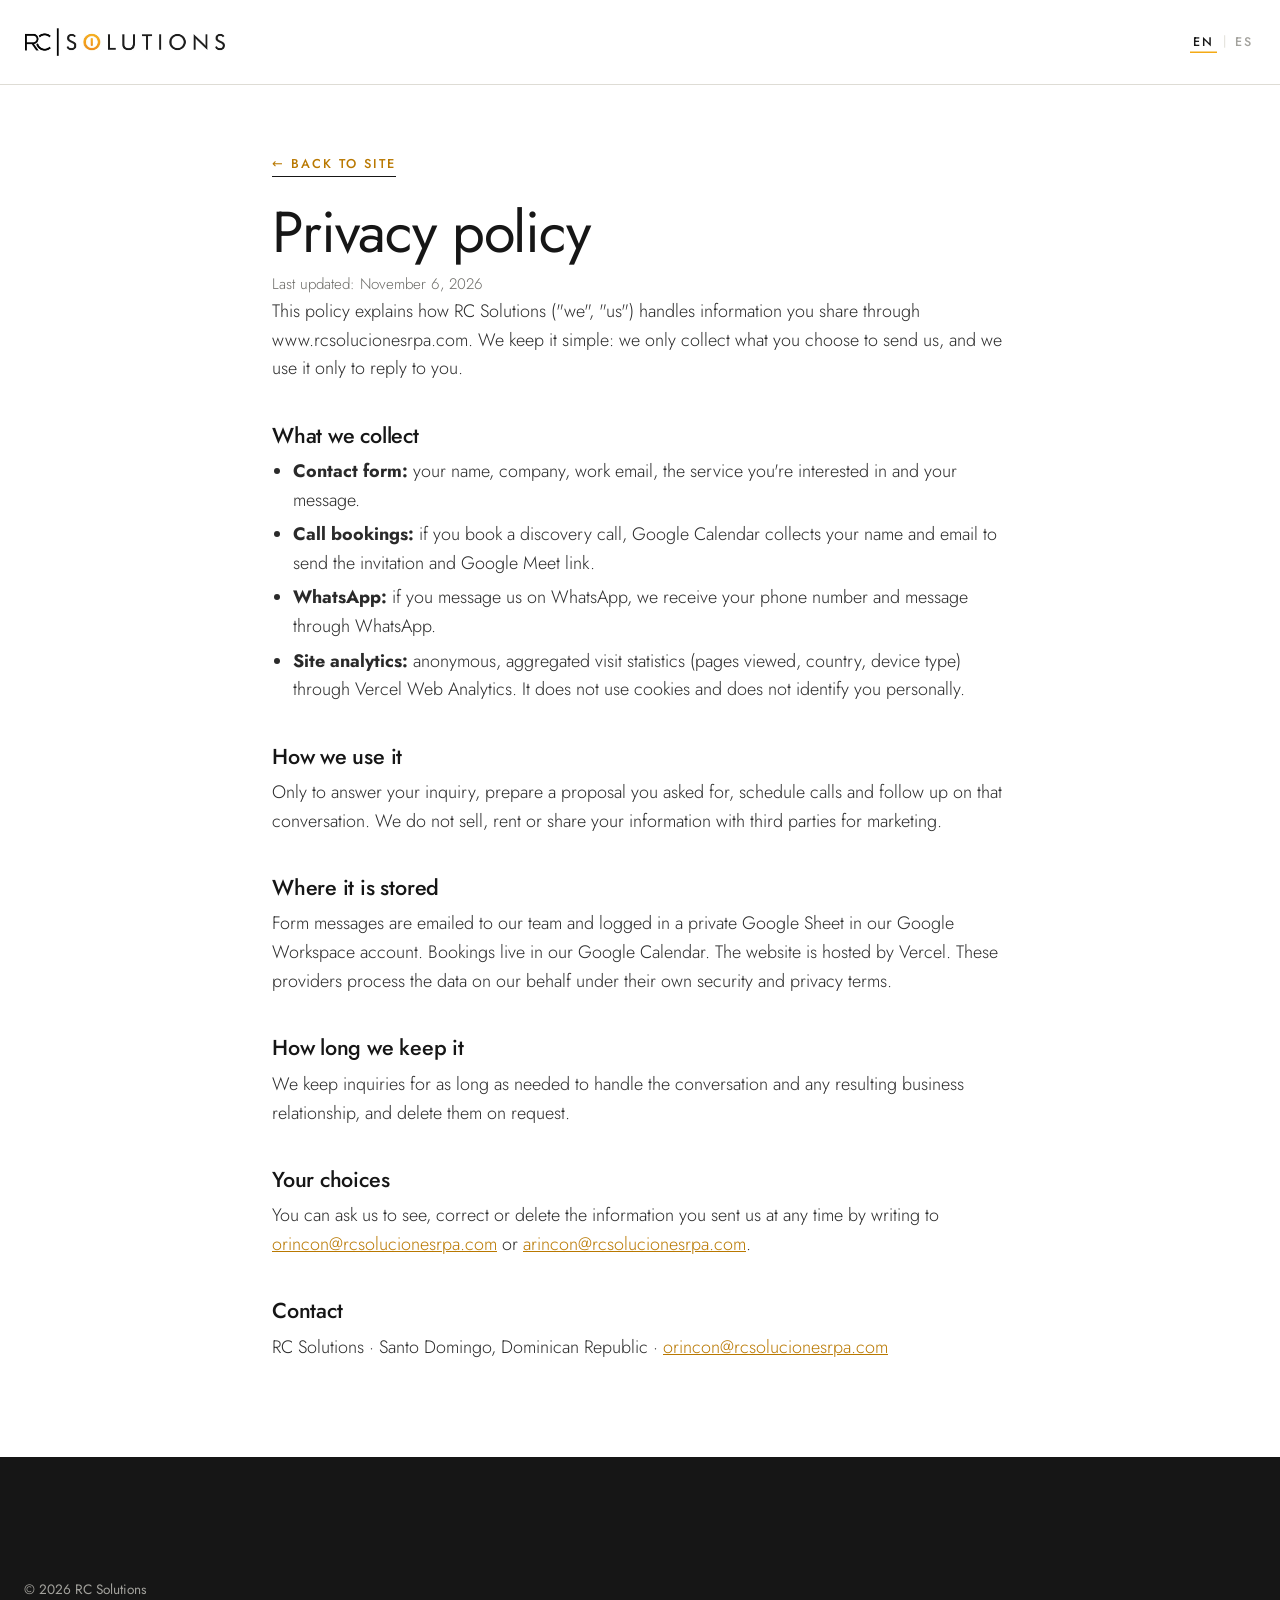
==== privacy.html @ 9af5242d "Add WhatsApp button, SEO (sitemap, robots, canonical, hreflang, OG image), privacy policy, Vercel We" ====
<!DOCTYPE html>
<html lang="en">
<head>
  <meta charset="utf-8" />
  <meta name="viewport" content="width=device-width, initial-scale=1" />
  <title>Privacy policy — RC Solutions</title>
  <meta name="description" content="How RC Solutions handles the information you share through www.rcsolucionesrpa.com." />
  <link rel="canonical" href="https://www.rcsolucionesrpa.com/privacy.html" />
  <meta name="robots" content="index, follow" />
  <link rel="icon" href="favicon.svg" type="image/svg+xml" />
  <link rel="preconnect" href="https://fonts.googleapis.com" />
  <link rel="preconnect" href="https://fonts.gstatic.com" crossorigin />
  <link href="https://fonts.googleapis.com/css2?family=Jost:wght@300;400;500;600&display=swap" rel="stylesheet" />
  <link rel="stylesheet" href="styles.css" />
  <style>
    .legal { padding: calc(var(--hh) + 4rem) 0 6rem; }
    .legal .wrap { max-width: 46rem; }
    .legal h1 { font-size: clamp(2.4rem, 5vw, 3.6rem); font-weight: 400; letter-spacing: -.02em; margin: 1.6rem 0 .6rem; }
    .legal .updated { color: var(--grey); font-size: .95rem; }
    .legal h2 { font-size: 1.35rem; font-weight: 500; margin: 2.6rem 0 .6rem; }
    .legal p, .legal li { color: var(--ink-2); font-weight: 300; }
    .legal ul { list-style: disc; padding-left: 1.3rem; margin: .6rem 0; }
    .legal li { margin: .35rem 0; }
    .legal a { color: var(--orange-ink); }
    .legal [lang] { display: none; }
    .legal [lang].on { display: block; }
    .back { text-decoration: none; font-size: .8rem; font-weight: 500; letter-spacing: .16em; text-transform: uppercase; border-bottom: 1.5px solid var(--ink); padding-bottom: 3px; }
  </style>
</head>
<body>
  <header class="header is-scrolled">
    <div class="wrap header__in">
      <a href="./" class="brand" aria-label="RC Solutions — home"><img src="assets/logo.png" alt="RC Solutions" width="771" height="116" /></a>
      <div class="tools">
        <div class="lang" role="group" aria-label="Language">
          <button type="button" data-lang="en" aria-pressed="true">EN</button><span aria-hidden="true">|</span><button type="button" data-lang="es" aria-pressed="false">ES</button>
        </div>
      </div>
    </div>
  </header>

  <main class="legal">
    <div class="wrap">

      <article lang="en">
        <a href="./" class="back">← Back to site</a>
        <h1>Privacy policy</h1>
        <p class="updated">Last updated: November 6, 2026</p>

        <p>This policy explains how RC Solutions ("we", "us") handles information you share through www.rcsolucionesrpa.com. We keep it simple: we only collect what you choose to send us, and we use it only to reply to you.</p>

        <h2>What we collect</h2>
        <ul>
          <li><strong>Contact form:</strong> your name, company, work email, the service you're interested in and your message.</li>
          <li><strong>Call bookings:</strong> if you book a discovery call, Google Calendar collects your name and email to send the invitation and Google Meet link.</li>
          <li><strong>WhatsApp:</strong> if you message us on WhatsApp, we receive your phone number and message through WhatsApp.</li>
          <li><strong>Site analytics:</strong> anonymous, aggregated visit statistics (pages viewed, country, device type) through Vercel Web Analytics. It does not use cookies and does not identify you personally.</li>
        </ul>

        <h2>How we use it</h2>
        <p>Only to answer your inquiry, prepare a proposal you asked for, schedule calls and follow up on that conversation. We do not sell, rent or share your information with third parties for marketing.</p>

        <h2>Where it is stored</h2>
        <p>Form messages are emailed to our team and logged in a private Google Sheet in our Google Workspace account. Bookings live in our Google Calendar. The website is hosted by Vercel. These providers process the data on our behalf under their own security and privacy terms.</p>

        <h2>How long we keep it</h2>
        <p>We keep inquiries for as long as needed to handle the conversation and any resulting business relationship, and delete them on request.</p>

        <h2>Your choices</h2>
        <p>You can ask us to see, correct or delete the information you sent us at any time by writing to <a href="mailto:orincon@rcsolucionesrpa.com">orincon@rcsolucionesrpa.com</a> or <a href="mailto:arincon@rcsolucionesrpa.com">arincon@rcsolucionesrpa.com</a>.</p>

        <h2>Contact</h2>
        <p>RC Solutions · Santo Domingo, Dominican Republic · <a href="mailto:orincon@rcsolucionesrpa.com">orincon@rcsolucionesrpa.com</a></p>
      </article>

      <article lang="es">
        <a href="./?lang=es" class="back">← Volver al sitio</a>
        <h1>Política de privacidad</h1>
        <p class="updated">Última actualización: 6 de noviembre de 2026</p>

        <p>Esta política explica cómo RC Solutions ("nosotros") maneja la información que usted comparte a través de www.rcsolucionesrpa.com. Es sencillo: solo recopilamos lo que usted decide enviarnos y lo usamos únicamente para responderle.</p>

        <h2>Qué recopilamos</h2>
        <ul>
          <li><strong>Formulario de contacto:</strong> su nombre, empresa, correo corporativo, el servicio de interés y su mensaje.</li>
          <li><strong>Agenda de llamadas:</strong> si agenda una llamada, Google Calendar recopila su nombre y correo para enviarle la invitación y el enlace de Google Meet.</li>
          <li><strong>WhatsApp:</strong> si nos escribe por WhatsApp, recibimos su número y su mensaje a través de WhatsApp.</li>
          <li><strong>Analítica del sitio:</strong> estadísticas anónimas y agregadas de visitas (páginas vistas, país, tipo de dispositivo) mediante Vercel Web Analytics. No usa cookies y no lo identifica personalmente.</li>
        </ul>

        <h2>Cómo la usamos</h2>
        <p>Solo para responder su consulta, preparar la propuesta que nos solicite, agendar llamadas y dar seguimiento a esa conversación. No vendemos, alquilamos ni compartimos su información con terceros para fines de mercadeo.</p>

        <h2>Dónde se guarda</h2>
        <p>Los mensajes del formulario se envían por correo a nuestro equipo y se registran en una hoja de Google privada en nuestra cuenta de Google Workspace. Las citas quedan en nuestro Google Calendar. El sitio está alojado en Vercel. Estos proveedores procesan los datos en nuestro nombre bajo sus propios términos de seguridad y privacidad.</p>

        <h2>Por cuánto tiempo</h2>
        <p>Conservamos las consultas el tiempo necesario para atender la conversación y la relación de negocio que resulte, y las eliminamos si usted lo solicita.</p>

        <h2>Sus opciones</h2>
        <p>Puede pedirnos ver, corregir o eliminar la información que nos envió en cualquier momento escribiendo a <a href="mailto:orincon@rcsolucionesrpa.com">orincon@rcsolucionesrpa.com</a> o <a href="mailto:arincon@rcsolucionesrpa.com">arincon@rcsolucionesrpa.com</a>.</p>

        <h2>Contacto</h2>
        <p>RC Solutions · Santo Domingo, República Dominicana · <a href="mailto:orincon@rcsolucionesrpa.com">orincon@rcsolucionesrpa.com</a></p>
      </article>

    </div>
  </main>

  <footer class="footer">
    <div class="wrap footer__bottom">
      <p>© <span id="year"></span> RC Solutions</p>
    </div>
  </footer>

  <script>
    (function () {
      var saved = null; try { saved = localStorage.getItem("rc-lang"); } catch (e) {}
      function setLang(l) {
        l = l === "es" ? "es" : "en";
        document.documentElement.lang = l;
        document.querySelectorAll(".legal [lang]").forEach(function (a) { a.classList.toggle("on", a.getAttribute("lang") === l); });
        document.querySelectorAll(".lang button").forEach(function (b) { b.setAttribute("aria-pressed", String(b.dataset.lang === l)); });
        document.title = l === "es" ? "Política de privacidad — RC Solutions" : "Privacy policy — RC Solutions";
        try { localStorage.setItem("rc-lang", l); } catch (e) {}
      }
      document.querySelectorAll(".lang button").forEach(function (b) { b.addEventListener("click", function () { setLang(b.dataset.lang); }); });
      setLang(new URLSearchParams(location.search).get("lang") || saved || "en");
      document.getElementById("year").textContent = new Date().getFullYear();
    })();
  </script>
  <script defer src="/_vercel/insights/script.js"></script>
</body>
</html>
---- styles.css ----
/* ==========================================================
   RC Solutions — brand system
   Built from the logo: geometric sans (Jost ≈ Futura), ink black,
   the orange power-button "O" (#F4AA15) and the "RC | SOLUTIONS" divider.
   ========================================================== */
:root {
  --ink: #161616;
  --ink-2: #2a2a2a;
  --white: #ffffff;
  --stone: #f4f3ef;
  --line: #dedcd5;
  --line-ink: rgba(255, 255, 255, 0.14);
  --grey: #6b6a66;
  --grey-light: #a3a29d;
  --orange: #f4aa15;
  --orange-ink: #b97800; /* orange that passes contrast on white for small text */

  --font: "Jost", "Futura", "Century Gothic", system-ui, sans-serif;
  --wrap: 80rem;          /* 1280px at 16px root; grows with the root size on large screens */
  --hh: 5.25rem;          /* header height */
  --ease: cubic-bezier(0.22, 0.8, 0.24, 1);
}

*, *::before, *::after { box-sizing: border-box; }
/* Fluid scale: 16px up to ~1440px wide, then grows (≈20px at 1920, ≈25px at 2560, capped at 30px on 4K)
   so the page reads the same on big monitors without browser zoom. Browser zoom still works on top. */
html { font-size: clamp(16px, calc(4px + 0.833vw), 30px); scroll-behavior: smooth; scroll-padding-top: calc(var(--hh) + .5rem); -webkit-text-size-adjust: 100%; }
body { margin: 0; font: 400 1.125rem/1.6 var(--font); color: var(--ink); background: var(--white); -webkit-font-smoothing: antialiased; }
.nw { white-space: nowrap; }
img, svg { display: block; max-width: 100%; }
a { color: inherit; }
h1, h2, h3 { margin: 0; font-weight: 400; line-height: 1.05; letter-spacing: -0.01em; }
h2 { font-size: clamp(2.2rem, 4.6vw, 4rem); font-weight: 400; }
p { margin: 0; }
ul, ol { margin: 0; padding: 0; list-style: none; }

.wrap { width: min(100% - 3rem, var(--wrap)); margin-inline: auto; }
.skip { position: absolute; left: -999px; top: 8px; z-index: 99; background: var(--orange); padding: 8px 14px; }
.skip:focus { left: 8px; }
:focus-visible { outline: 2px solid var(--orange); outline-offset: 3px; }

/* power icon sizing helper */
svg use { pointer-events: none; }

/* ---------- Buttons & links ---------- */
.btn {
  display: inline-flex; align-items: center; gap: .9rem;
  padding: 1rem 1.5rem; border: 1.5px solid transparent; border-radius: 2px;
  font: 500 .82rem/1 var(--font); letter-spacing: .16em; text-transform: uppercase; text-decoration: none;
  cursor: pointer; transition: background .25s, color .25s, border-color .25s;
}
.btn i { font-style: normal; transition: transform .3s var(--ease); }
.btn:hover i { transform: translateX(4px); }
.btn--ink { background: var(--ink); color: var(--white); }
.btn--ink:hover { background: var(--orange); color: var(--ink); }
.btn--orange { background: var(--orange); color: var(--ink); }
.btn--orange:hover { background: var(--ink); color: var(--white); }
.sec--ink .btn--orange:hover { background: var(--white); color: var(--ink); }
.btn--line { border-color: var(--ink); color: var(--ink); }
.btn--line:hover { background: var(--ink); color: var(--white); }
.btn--wide { width: 100%; justify-content: space-between; }
.link { font-size: .82rem; font-weight: 500; letter-spacing: .16em; text-transform: uppercase; text-decoration: none; border-bottom: 1.5px solid var(--ink); padding-bottom: 3px; }
.link:hover { color: var(--orange-ink); border-color: var(--orange); }

/* ---------- Labels (echo the logo's tracked caps + divider) ---------- */
.kicker, .label { display: flex; align-items: center; gap: .9rem; font-size: .78rem; font-weight: 500; letter-spacing: .26em; text-transform: uppercase; color: var(--grey); }
.kicker { display: block; line-height: 1.8; }
.kicker b { color: var(--orange); font-weight: 500; margin: 0 .3rem; }
.label i { width: 1.5px; height: 1.1rem; background: var(--ink); }
.label span:first-child { color: var(--ink); font-weight: 600; }
.label--light { color: var(--grey-light); }
.label--light i { background: var(--white); }
.label--light span:first-child { color: var(--white); }
.lead { font-size: 1.2rem; font-weight: 300; color: var(--grey); max-width: 38rem; }

/* ---------- Header ---------- */
.header { position: fixed; inset: 0 0 auto; z-index: 50; background: rgba(255,255,255,.92); backdrop-filter: blur(10px); border-bottom: 1px solid transparent; transition: border-color .3s; }
.header.is-scrolled { border-color: var(--line); }
.header__in { height: var(--hh); display: flex; align-items: center; justify-content: space-between; gap: 2rem; }
.brand { flex-shrink: 0; }
.brand img { height: 1.9rem; width: auto; }
.nav { display: flex; align-items: center; gap: 1.7rem; }
.nav a { white-space: nowrap; }
.nav a:not(.btn) { text-decoration: none; font-size: .78rem; font-weight: 500; letter-spacing: .14em; text-transform: uppercase; position: relative; }
.nav a:not(.btn)::after { content: ""; position: absolute; left: 0; right: 0; bottom: -6px; height: 1.5px; background: var(--orange); transform: scaleX(0); transform-origin: left; transition: transform .35s var(--ease); }
.nav a:not(.btn):hover::after { transform: scaleX(1); }
.nav__cta { padding: .8rem 1.1rem; }
.tools { display: flex; align-items: center; gap: 1rem; }
.lang { display: flex; align-items: center; gap: .35rem; font-size: .78rem; color: var(--line); }
.lang button { background: none; border: 0; padding: .3rem .2rem; font: 500 .78rem/1 var(--font); letter-spacing: .16em; color: var(--grey-light); cursor: pointer; }
.lang button[aria-pressed="true"] { color: var(--ink); box-shadow: inset 0 -1.5px 0 var(--orange); }
.burger { display: none; width: 44px; height: 44px; border: 0; background: none; position: relative; cursor: pointer; }
.burger span { position: absolute; left: 10px; right: 10px; height: 1.5px; background: var(--ink); transition: transform .3s var(--ease), top .3s; }
.burger span:first-child { top: 18px; }
.burger span:last-child { top: 26px; }
.burger[aria-expanded="true"] span:first-child { top: 22px; transform: rotate(45deg); }
.burger[aria-expanded="true"] span:last-child { top: 22px; transform: rotate(-45deg); }

/* ---------- Hero ---------- */
.hero { padding: calc(var(--hh) + 5.5rem) 0 0; }
.hero__grid { display: grid; grid-template-columns: 1.45fr 1fr; gap: 3rem; align-items: end; margin-top: 2.2rem; }
/* widest line ("switched ⏻n.") is ~5.2em, so cap the size to always fit its column */
.hero__title { font-size: clamp(3.2rem, 9.4vw, 8.4rem); font-weight: 400; line-height: .95; letter-spacing: -0.035em; }
.o { display: inline-block; width: .74em; height: .74em; vertical-align: -.02em; margin: 0 .01em 0 .02em; color: var(--orange); }
.o svg { width: 100%; height: 100%; }
.hero__lead { font-size: 1.25rem; font-weight: 300; color: var(--ink-2); }
.hero__ctas { display: flex; align-items: center; flex-wrap: wrap; gap: 1.6rem 2rem; margin-top: 2rem; }

.facts { display: grid; grid-template-columns: repeat(3, 1fr) 1.15fr; margin-top: clamp(4rem, 8vw, 7rem); border-top: 1.5px solid var(--ink); }
.fact { display: flex; align-items: center; gap: 1rem; padding: 1.6rem 1.5rem 1.6rem 0; }
.fact + .fact { padding-left: 1.5rem; border-left: 1px solid var(--line); }
.fact b { font-size: 2.1rem; font-weight: 400; letter-spacing: -0.02em; white-space: nowrap; }
.fact .bar { width: 1.5px; align-self: stretch; background: var(--ink); flex: none; }
.fact span:last-child { font-size: .95rem; line-height: 1.35; color: var(--grey); }
.fact--clock { display: grid; grid-template-columns: 1fr 1fr; gap: 1rem; }
.fact--clock small { display: flex; align-items: center; gap: .4rem; font-size: .7rem; font-weight: 500; letter-spacing: .18em; text-transform: uppercase; color: var(--grey); }
.fact--clock div:last-child small::before { content: ""; width: 7px; height: 7px; border-radius: 50%; background: var(--orange); animation: blink 2s infinite; }
.fact--clock b { display: block; font-size: 1.7rem; font-variant-numeric: tabular-nums; margin-top: .2rem; }
@keyframes blink { 50% { opacity: .25; } }

/* ---------- Marquee ---------- */
.marquee { background: var(--ink); color: var(--white); overflow: hidden; padding: 1.4rem 0; margin-top: 0; }
.marquee__track { display: flex; align-items: center; gap: 2.2rem; width: max-content; animation: marquee 40s linear infinite; }
.marquee span { font-size: 1.6rem; font-weight: 300; letter-spacing: .14em; text-transform: uppercase; white-space: nowrap; }
.marquee svg { width: 1.4rem; height: 1.4rem; color: var(--orange); flex: none; }
@keyframes marquee { to { transform: translateX(-50%); } }

/* ---------- Sections ---------- */
.sec { padding: clamp(5.5rem, 10vw, 10rem) 0; }
.sec--stone { background: var(--stone); }
.sec--ink { background: var(--ink); color: var(--white); }
.sec--ink .lead { color: var(--grey-light); }
.sec__head { display: grid; grid-template-columns: 1fr 2fr; gap: 3rem; align-items: start; margin-bottom: clamp(3rem, 6vw, 5rem); }
.sec__head .label { margin-top: .9rem; }

/* ---------- Services (editorial rows) ---------- */
.svc { border-top: 1.5px solid var(--ink); }
.svc__row {
  display: grid; grid-template-columns: 1fr 2.2fr 2.2fr 3rem; gap: 2rem; align-items: start;
  padding: 2.4rem 0; border-bottom: 1px solid var(--line); position: relative;
  transition: background .35s var(--ease), padding .35s var(--ease);
}
.svc__n { font-size: .85rem; font-weight: 500; letter-spacing: .2em; color: var(--grey); padding-top: .7rem; }
.svc h3 { font-size: clamp(1.7rem, 2.8vw, 2.5rem); font-weight: 400; letter-spacing: -0.015em; }
.svc__body p:first-child { color: var(--ink-2); font-weight: 300; font-size: 1.08rem; }
.svc__tags { margin-top: 1rem; font-size: .75rem; font-weight: 500; letter-spacing: .16em; text-transform: uppercase; color: var(--grey); }
.svc__pwr { width: 2.1rem; height: 2.1rem; color: var(--line); justify-self: end; margin-top: .4rem; transition: color .35s, transform .5s var(--ease); }
.svc__row:hover { background: var(--stone); padding-left: 1.5rem; padding-right: 1.5rem; }
.svc__row:hover .svc__pwr { color: var(--orange); transform: rotate(180deg); }

.tag-new { display: inline-block; vertical-align: middle; margin-left: .5rem; padding: .3rem .55rem; background: var(--orange); color: var(--ink); font-size: .68rem; font-weight: 600; letter-spacing: .16em; text-transform: uppercase; border-radius: 2px; }
.inline-link { color: var(--orange-ink); font-weight: 500; text-decoration: none; white-space: nowrap; }
.inline-link:hover { text-decoration: underline; }

/* ---------- Power Platform practice ---------- */
.power__lead { margin-top: 1.4rem; }
.pillars { display: grid; grid-template-columns: repeat(4, 1fr); border-top: 1.5px solid var(--white); }
.pillar { padding: 2.2rem 1.8rem 2.4rem 0; position: relative; }
.pillar + .pillar { padding-left: 1.8rem; border-left: 1px solid var(--line-ink); }
.pillar__n { font-size: .8rem; font-weight: 500; letter-spacing: .2em; color: var(--orange); }
.pillar h3 { font-size: clamp(2rem, 3vw, 2.6rem); margin: 1.2rem 0 .3rem; letter-spacing: -0.02em; }
.pillar__sub { font-size: .74rem; font-weight: 500; letter-spacing: .2em; text-transform: uppercase; color: var(--grey-light); margin-bottom: 1.1rem; }
.pillar > p:last-child { color: var(--grey-light); font-weight: 300; font-size: 1.02rem; }
.pillar::after { content: ""; position: absolute; left: 0; top: -1.5px; height: 3px; width: 0; background: var(--orange); transition: width .5s var(--ease); }
.pillar + .pillar::after { left: -1px; }
.pillar:hover::after { width: 100%; }
.power__foot { display: grid; grid-template-columns: 1.2fr 1fr; gap: 3rem; align-items: end; margin-top: clamp(3rem, 6vw, 4.5rem); padding-top: 2.4rem; border-top: 1px solid var(--line-ink); }
.stack { display: flex; flex-wrap: wrap; gap: .5rem; }
.stack li { padding: .55rem .9rem; border: 1px solid rgba(255,255,255,.25); border-radius: 2px; font-size: .88rem; letter-spacing: .04em; }
.power__cta p { color: var(--grey-light); margin-bottom: 1.4rem; font-weight: 300; }
.power__cta b { color: var(--white); font-weight: 500; }

/* ---------- Why ---------- */
.why { display: grid; grid-template-columns: 1fr 1.35fr; gap: clamp(3rem, 7vw, 7rem); align-items: start; }
.why__left { position: sticky; top: calc(var(--hh) + 3rem); }
.why__big { font-size: clamp(7rem, 17vw, 15rem); font-weight: 300; line-height: .85; letter-spacing: -0.05em; margin-top: 2.5rem; }
.why__big small { font-size: .3em; letter-spacing: 0; color: var(--orange); margin-left: .1em; font-weight: 400; }
.why__cap { margin-top: 1.4rem; max-width: 20rem; color: var(--grey); }
.why__right h2 { font-size: clamp(2rem, 3.6vw, 3.2rem); }
.why__right .lead { margin-top: 1.4rem; }
.vs { margin: 3rem 0 0; border-top: 1.5px solid var(--ink); }
.vs__row { display: grid; grid-template-columns: 1fr 1fr 1.3fr; gap: 1.2rem; padding: 1.1rem 0; border-bottom: 1px solid var(--line); align-items: baseline; }
.vs dt { font-weight: 500; }
.vs dd { margin: 0; color: var(--grey); }
.vs dd:nth-of-type(1) { text-decoration: line-through; text-decoration-color: rgba(107,106,102,.45); }
.vs dd:nth-of-type(2) { color: var(--ink); font-weight: 500; display: flex; gap: .6rem; }
.vs dd:nth-of-type(2)::before { content: ""; flex: none; width: 9px; height: 9px; margin-top: .55em; border-radius: 50%; background: var(--orange); }
.vs__head dd { text-decoration: none !important; font-size: .72rem; letter-spacing: .2em; text-transform: uppercase; font-weight: 500; color: var(--grey) !important; }
.vs__head dd:nth-of-type(2)::before { display: none; }

/* ---------- Models ---------- */
.models { display: grid; grid-template-columns: repeat(3, 1fr); gap: 0; border: 1.5px solid var(--ink); }
.model { padding: clamp(2rem, 4vw, 3.5rem); display: flex; flex-direction: column; }
.model + .model { border-left: 1.5px solid var(--ink); }
.model--on { background: var(--orange); }
.model__k { font-size: .75rem; font-weight: 500; letter-spacing: .22em; text-transform: uppercase; color: var(--grey); }
.model--on .model__k { color: var(--ink); }
.model h3 { font-size: clamp(2rem, 3.4vw, 2.9rem); margin: 1.2rem 0 1rem; letter-spacing: -0.02em; }
.model > p:not([class]) { font-weight: 300; font-size: 1.1rem; max-width: 30rem; }
.model ul { margin: 2rem 0 2.5rem; flex: 1; }
.model li { padding: .85rem 0; border-top: 1px solid var(--line); display: flex; gap: .8rem; }
.model--on li { border-color: rgba(22,22,22,.2); }
.model li::before { content: "—"; color: var(--orange-ink); }
.model--on li::before { color: var(--ink); }
.model .btn { align-self: flex-start; }

.steps { display: grid; grid-template-columns: repeat(4, 1fr); gap: 2rem; margin-top: clamp(4rem, 7vw, 6rem); position: relative; }
.steps::before { content: ""; position: absolute; top: 1.25rem; left: 1.25rem; right: 0; height: 1.5px; background: linear-gradient(90deg, var(--line), var(--orange)); }
.steps li { position: relative; }
.steps svg { width: 2.5rem; height: 2.5rem; background: var(--white); padding: 2px; position: relative; }
.steps .s0 { color: var(--line); } .steps .s1 { color: #e9cf96; } .steps .s2 { color: #f1bb4f; } .steps .s3 { color: var(--orange); }
.steps b { display: block; margin-top: 1.4rem; font-size: 1.5rem; font-weight: 400; }
.steps p { margin-top: .4rem; color: var(--grey); font-size: 1rem; }

/* ---------- Team ---------- */
.team__head { display: grid; grid-template-columns: 1fr 2fr; gap: 1rem 3rem; margin-bottom: clamp(3rem, 6vw, 5rem); }
.team__head .label { grid-row: span 2; margin-top: .9rem; }
.team__head .lead { margin-top: .5rem; }
.team { display: grid; grid-template-columns: 1fr 1fr; gap: clamp(2rem, 5vw, 5rem); }
.person__photo { margin: 0 0 1.6rem; aspect-ratio: 4 / 5; overflow: hidden; background: var(--line); }
.person__photo img { width: 100%; height: 100%; object-fit: cover; filter: grayscale(1) contrast(1.05); transition: filter .6s var(--ease), transform .8s var(--ease); }
.person:hover .person__photo img { filter: none; transform: scale(1.03); }
.person__where { font-size: .74rem; font-weight: 500; letter-spacing: .2em; text-transform: uppercase; color: var(--orange-ink); }
.person h3 { font-size: clamp(2rem, 3.2vw, 2.8rem); margin: .6rem 0 .4rem; letter-spacing: -0.02em; }
.person__role { font-weight: 500; margin-bottom: 1rem; }
.person > p:not([class]) { color: var(--grey); font-weight: 300; font-size: 1.08rem; max-width: 34rem; }
.person__links { display: flex; flex-wrap: wrap; gap: .5rem 1.6rem; margin-top: 1.4rem; font-size: .95rem; }
.person__links a { text-decoration: none; border-bottom: 1px solid var(--ink); }
.person__links a:hover { border-color: var(--orange); color: var(--orange-ink); }

/* ---------- Careers ---------- */
.careers { display: grid; grid-template-columns: 1.1fr 1fr; gap: clamp(3rem, 7vw, 7rem); align-items: end; }
.careers h2 { margin: 2rem 0 1.4rem; }
.careers .btn { margin-top: 2.4rem; }
.roles { border-top: 1.5px solid var(--white); }
.roles li { display: flex; justify-content: space-between; gap: 1rem; padding: 1.4rem 0; border-bottom: 1px solid var(--line-ink); font-size: 1.35rem; font-weight: 300; }
.roles li::after { content: "→"; color: var(--orange); }

/* ---------- Contact ---------- */
.contact { display: grid; grid-template-columns: 1.1fr 1fr; gap: clamp(3rem, 7vw, 7rem); }
.contact__title { font-size: clamp(3rem, 7vw, 6.2rem); letter-spacing: -0.03em; margin: 2rem 0 1.6rem; }
.book { display: flex; align-items: center; justify-content: space-between; gap: 1.2rem 2rem; flex-wrap: wrap; margin-top: 2.4rem; padding: 1.4rem 1.6rem; background: var(--stone); border-left: 3px solid var(--orange); }
.book__k { font-size: .72rem; font-weight: 500; letter-spacing: .2em; text-transform: uppercase; color: var(--orange-ink); }
.book__t { font-size: 1.05rem; margin-top: .3rem; max-width: 22rem; }
.direct { display: grid; grid-template-columns: 1fr 1fr; gap: 2rem; margin-top: 3rem; padding-top: 2rem; border-top: 1.5px solid var(--ink); }
.direct__k { font-size: .74rem; font-weight: 500; letter-spacing: .2em; text-transform: uppercase; color: var(--orange-ink); margin-bottom: .6rem; }
.direct p:not(.direct__k) { font-weight: 500; }
.direct a { display: block; text-decoration: none; color: var(--grey); font-size: .98rem; margin-top: .2rem; }
.direct a:hover { color: var(--ink); }

.form { display: grid; gap: 1.6rem; align-content: start; padding-top: .5rem; }
.form > label { display: grid; gap: .3rem; }
.form > label > span, .chips legend { font-size: .72rem; font-weight: 500; letter-spacing: .2em; text-transform: uppercase; color: var(--grey); }
.form input:not([type="radio"]), .form textarea {
  font: 400 1.2rem/1.4 var(--font); color: var(--ink); width: 100%; background: transparent;
  border: 0; border-bottom: 1.5px solid var(--line); border-radius: 0; padding: .55rem 0; transition: border-color .25s;
}
.form textarea { resize: vertical; }
.form input:focus, .form textarea:focus { outline: none; border-color: var(--orange); }
.form [aria-invalid="true"] { border-color: #c4372b !important; }
.chips { border: 0; padding: 0; margin: 0; display: flex; flex-wrap: wrap; gap: .5rem; }
.chips legend { padding: 0; margin-bottom: .8rem; }
.chips label { cursor: pointer; }
.chips input { position: absolute; opacity: 0; pointer-events: none; }
.chips span { display: inline-block; padding: .55rem .95rem; border: 1.5px solid var(--line); border-radius: 2px; font-size: .92rem; transition: border-color .2s, background .2s; }
.chips label:hover span { border-color: var(--ink); }
.chips input:checked + span { background: var(--ink); border-color: var(--ink); color: var(--white); }
.chips input:focus-visible + span { outline: 2px solid var(--orange); outline-offset: 2px; }
.form__note { font-size: .92rem; color: var(--grey); min-height: 1.2em; }
.form button[disabled] { opacity: .6; cursor: progress; }
.hp { position: absolute; left: -9999px; width: 1px; height: 1px; overflow: hidden; }

/* ---------- Footer ---------- */
.footer { background: var(--ink); color: var(--grey-light); padding: clamp(4rem, 8vw, 6rem) 0 2rem; }
.footer__top { display: flex; justify-content: space-between; align-items: flex-end; gap: 2rem; flex-wrap: wrap; padding-bottom: 3rem; border-bottom: 1px solid var(--line-ink); }
.footer__logo { width: min(32rem, 100%); height: auto; }
.footer__top p { max-width: 24rem; font-weight: 300; }
.footer__bottom { display: flex; justify-content: space-between; flex-wrap: wrap; gap: 1rem; padding-top: 1.6rem; font-size: .85rem; }
.footer a { text-decoration: none; }
.footer a:hover { color: var(--orange); }

.footer__bottom a { text-decoration: underline; text-underline-offset: 3px; }

/* ---------- WhatsApp quick contact ---------- */
.wa {
  position: fixed; right: 1.25rem; bottom: 1.25rem; z-index: 40;
  display: inline-flex; align-items: center; gap: .55rem;
  padding: .75rem 1.05rem .75rem .85rem; border-radius: 999px;
  background: #25d366; color: #0b2e17; text-decoration: none;
  font: 600 .85rem/1 var(--font); letter-spacing: .04em;
  box-shadow: 0 10px 28px -10px rgba(0,0,0,.45);
  transition: transform .25s var(--ease), box-shadow .25s;
}
.wa svg { width: 1.45rem; height: 1.45rem; }
.wa:hover { transform: translateY(-2px); box-shadow: 0 14px 32px -10px rgba(0,0,0,.5); }
@media (max-width: 640px) { .wa span { display: none; } .wa { padding: .8rem; } }

/* ---------- Reveal ---------- */
.rv { opacity: 0; transform: translateY(24px); transition: opacity .9s var(--ease), transform .9s var(--ease); }
.rv.in { opacity: 1; transform: none; }
.no-js .rv { opacity: 1; transform: none; }
@media (prefers-reduced-motion: reduce) {
  html { scroll-behavior: auto; }
  .rv { opacity: 1; transform: none; transition: none; }
  .marquee__track, .fact--clock div:last-child small::before { animation: none; }
}

/* ---------- Responsive ---------- */
@media (max-width: 1100px) {
  .pillars { grid-template-columns: 1fr 1fr; }
  .pillar:nth-child(3) { border-left: 0; padding-left: 0; }
  .pillar:nth-child(n+3) { border-top: 1px solid var(--line-ink); }
  .pillar:nth-child(3)::after { left: 0; }
  .power__foot { grid-template-columns: 1fr; gap: 2rem; }
  .facts { grid-template-columns: 1fr 1fr; }
  .fact:nth-child(3) { border-left: 0; padding-left: 0; }
  .fact:nth-child(n+3) { border-top: 1px solid var(--line); }
  .svc__row { grid-template-columns: 4rem 1fr 3rem; }
  .svc__body { grid-column: 2 / 3; }
  .svc__pwr { grid-row: 1; grid-column: 3; }
}
/* compact (☰) menu whenever the full menu can't fit on one line */
@media (max-width: 1279px) {
  .burger { display: block; }
  .nav {
    position: fixed; inset: var(--hh) 0 auto; flex-direction: column; align-items: stretch; gap: 0;
    background: var(--white); padding: 0 1.5rem 2rem; border-bottom: 1px solid var(--line);
    opacity: 0; visibility: hidden; transform: translateY(-6px); transition: opacity .25s, transform .25s var(--ease), visibility .25s;
  }
  .nav.open { opacity: 1; visibility: visible; transform: none; }
  .nav a:not(.btn) { padding: 1.15rem 0; border-bottom: 1px solid var(--line); font-size: .9rem; }
  .nav a:not(.btn)::after { display: none; }
  .nav__cta { margin-top: 1.5rem; justify-content: space-between; }
  .header:has(.nav.open) { background: var(--white); }
}
@media (max-width: 960px) {
  .hero__grid, .sec__head, .why, .careers, .contact, .team__head { grid-template-columns: 1fr; }
  .team__head .label { grid-row: auto; }
  .why__left { position: static; }
  .models { grid-template-columns: 1fr; }
  .model + .model { border-left: 0; border-top: 1.5px solid var(--ink); }
  .steps { grid-template-columns: 1fr 1fr; row-gap: 3rem; }
  .steps::before { display: none; }
}
@media (max-width: 640px) {
  .pillars { grid-template-columns: 1fr; }
  .pillar, .pillar + .pillar { padding: 1.8rem 0; border-left: 0; }
  .pillar + .pillar { border-top: 1px solid var(--line-ink); }
  .pillar + .pillar::after { left: 0; }
  :root { --hh: 4.5rem; }
  body { font-size: 1.0625rem; }
  .wrap { width: min(100% - 2.5rem, var(--wrap)); }
  .brand img { height: 1.4rem; }
  .hero { padding-top: calc(var(--hh) + 3.5rem); }
  .facts { grid-template-columns: 1fr; }
  .fact + .fact { border-left: 0; padding-left: 0; border-top: 1px solid var(--line); }
  .svc__row { grid-template-columns: 1fr 2.4rem; gap: 1rem; }
  .svc__n { grid-column: 1; padding: 0; }
  .svc h3, .svc__body { grid-column: 1 / -1; }
  .svc__pwr { grid-row: 1; grid-column: 2; width: 1.6rem; height: 1.6rem; margin: 0; }
  .vs__row { grid-template-columns: 1fr 1fr; }
  .vs dt { grid-column: 1 / -1; }
  .vs__head dt { display: none; }
  .team { grid-template-columns: 1fr; }
  .steps { grid-template-columns: 1fr; }
  .direct { grid-template-columns: 1fr; }
  .marquee span { font-size: 1.15rem; }
}
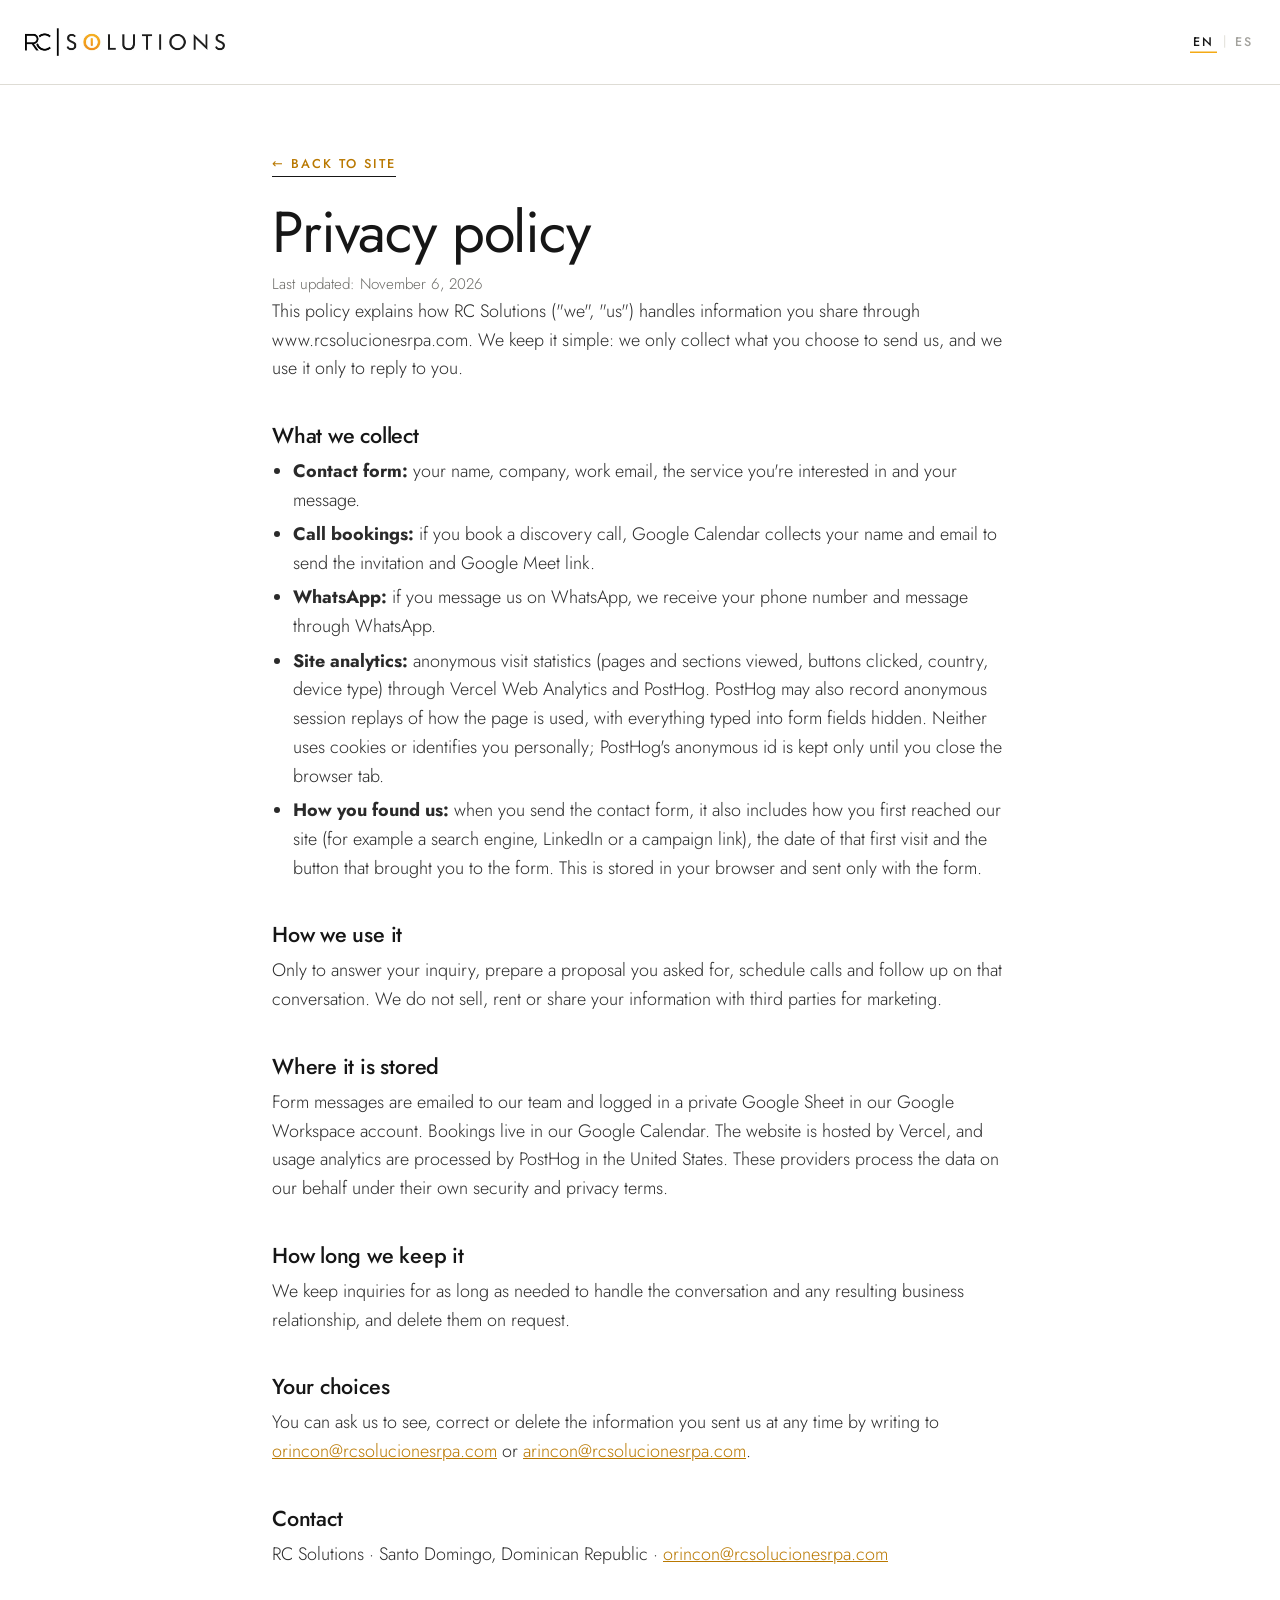
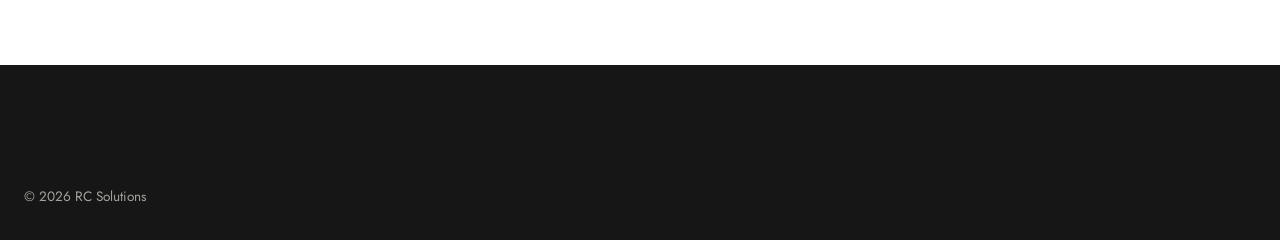
==== commit d2d31a1f: "Analytics: PostHog (cookieless) funnel events + lead-source capture in contact form; privacy page up" ====
--- a/privacy.html
+++ b/privacy.html
@@ -12,6 +12,7 @@
   <link rel="preconnect" href="https://fonts.gstatic.com" crossorigin />
   <link href="https://fonts.googleapis.com/css2?family=Jost:wght@300;400;500;600&display=swap" rel="stylesheet" />
   <link rel="stylesheet" href="styles.css" />
+  <script src="analytics.js"></script>
   <style>
     .legal { padding: calc(var(--hh) + 4rem) 0 6rem; }
     .legal .wrap { max-width: 46rem; }
@@ -54,14 +55,15 @@
           <li><strong>Contact form:</strong> your name, company, work email, the service you're interested in and your message.</li>
           <li><strong>Call bookings:</strong> if you book a discovery call, Google Calendar collects your name and email to send the invitation and Google Meet link.</li>
           <li><strong>WhatsApp:</strong> if you message us on WhatsApp, we receive your phone number and message through WhatsApp.</li>
-          <li><strong>Site analytics:</strong> anonymous, aggregated visit statistics (pages viewed, country, device type) through Vercel Web Analytics. It does not use cookies and does not identify you personally.</li>
+          <li><strong>Site analytics:</strong> anonymous visit statistics (pages and sections viewed, buttons clicked, country, device type) through Vercel Web Analytics and PostHog. PostHog may also record anonymous session replays of how the page is used, with everything typed into form fields hidden. Neither uses cookies or identifies you personally; PostHog's anonymous id is kept only until you close the browser tab.</li>
+          <li><strong>How you found us:</strong> when you send the contact form, it also includes how you first reached our site (for example a search engine, LinkedIn or a campaign link), the date of that first visit and the button that brought you to the form. This is stored in your browser and sent only with the form.</li>
         </ul>
 
         <h2>How we use it</h2>
         <p>Only to answer your inquiry, prepare a proposal you asked for, schedule calls and follow up on that conversation. We do not sell, rent or share your information with third parties for marketing.</p>
 
         <h2>Where it is stored</h2>
-        <p>Form messages are emailed to our team and logged in a private Google Sheet in our Google Workspace account. Bookings live in our Google Calendar. The website is hosted by Vercel. These providers process the data on our behalf under their own security and privacy terms.</p>
+        <p>Form messages are emailed to our team and logged in a private Google Sheet in our Google Workspace account. Bookings live in our Google Calendar. The website is hosted by Vercel, and usage analytics are processed by PostHog in the United States. These providers process the data on our behalf under their own security and privacy terms.</p>
 
         <h2>How long we keep it</h2>
         <p>We keep inquiries for as long as needed to handle the conversation and any resulting business relationship, and delete them on request.</p>
@@ -85,14 +87,15 @@
           <li><strong>Formulario de contacto:</strong> su nombre, empresa, correo corporativo, el servicio de interés y su mensaje.</li>
           <li><strong>Agenda de llamadas:</strong> si agenda una llamada, Google Calendar recopila su nombre y correo para enviarle la invitación y el enlace de Google Meet.</li>
           <li><strong>WhatsApp:</strong> si nos escribe por WhatsApp, recibimos su número y su mensaje a través de WhatsApp.</li>
-          <li><strong>Analítica del sitio:</strong> estadísticas anónimas y agregadas de visitas (páginas vistas, país, tipo de dispositivo) mediante Vercel Web Analytics. No usa cookies y no lo identifica personalmente.</li>
+          <li><strong>Analítica del sitio:</strong> estadísticas anónimas de visitas (páginas y secciones vistas, botones pulsados, país, tipo de dispositivo) mediante Vercel Web Analytics y PostHog. PostHog también puede grabar repeticiones anónimas de cómo se usa la página, ocultando todo lo que se escribe en los formularios. Ninguno usa cookies ni lo identifica personalmente; el identificador anónimo de PostHog se conserva solo hasta que cierre la pestaña.</li>
+          <li><strong>Cómo nos encontró:</strong> al enviar el formulario de contacto, se incluye también cómo llegó por primera vez a nuestro sitio (por ejemplo, un buscador, LinkedIn o un enlace de campaña), la fecha de esa primera visita y el botón que lo llevó al formulario. Esto se guarda en su navegador y solo se envía con el formulario.</li>
         </ul>
 
         <h2>Cómo la usamos</h2>
         <p>Solo para responder su consulta, preparar la propuesta que nos solicite, agendar llamadas y dar seguimiento a esa conversación. No vendemos, alquilamos ni compartimos su información con terceros para fines de mercadeo.</p>
 
         <h2>Dónde se guarda</h2>
-        <p>Los mensajes del formulario se envían por correo a nuestro equipo y se registran en una hoja de Google privada en nuestra cuenta de Google Workspace. Las citas quedan en nuestro Google Calendar. El sitio está alojado en Vercel. Estos proveedores procesan los datos en nuestro nombre bajo sus propios términos de seguridad y privacidad.</p>
+        <p>Los mensajes del formulario se envían por correo a nuestro equipo y se registran en una hoja de Google privada en nuestra cuenta de Google Workspace. Las citas quedan en nuestro Google Calendar. El sitio está alojado en Vercel, y la analítica de uso la procesa PostHog en Estados Unidos. Estos proveedores procesan los datos en nuestro nombre bajo sus propios términos de seguridad y privacidad.</p>
 
         <h2>Por cuánto tiempo</h2>
         <p>Conservamos las consultas el tiempo necesario para atender la conversación y la relación de negocio que resulte, y las eliminamos si usted lo solicita.</p>
--- a/styles.css
+++ b/styles.css
@@ -170,6 +170,59 @@
 .power__cta p { color: var(--grey-light); margin-bottom: 1.4rem; font-weight: 300; }
 .power__cta b { color: var(--white); font-weight: 500; }
 
+/* ---------- Meet the bench ---------- */
+.bench__lead { margin-top: 1.4rem; }
+.bench { display: grid; grid-template-columns: repeat(3, 1fr); gap: 1.25rem; }
+.pro {
+  position: relative; display: flex; flex-direction: column;
+  padding: 1.8rem 1.6rem 1.6rem; border: 1px solid var(--line); background: var(--white);
+  transition: border-color .3s, transform .4s var(--ease), box-shadow .4s var(--ease);
+}
+.pro::before { content: ""; position: absolute; left: -1px; right: -1px; top: -1px; height: 3px; background: var(--orange); transform: scaleX(0); transform-origin: left; transition: transform .5s var(--ease); }
+.pro:hover { border-color: var(--ink); transform: translateY(-3px); box-shadow: 0 18px 40px -28px rgba(0,0,0,.35); }
+.pro:hover::before { transform: scaleX(1); }
+.pro__top { display: flex; justify-content: space-between; align-items: center; gap: .6rem; }
+.pro__id { font-size: .74rem; font-weight: 600; letter-spacing: .18em; color: var(--grey); }
+.pro__lvl { font-size: .68rem; font-weight: 600; letter-spacing: .16em; text-transform: uppercase; padding: .3rem .55rem; background: var(--ink); color: var(--white); border-radius: 2px; white-space: nowrap; }
+.pro h3 { font-size: 1.35rem; font-weight: 500; line-height: 1.2; margin: 1.1rem 0 .5rem; letter-spacing: -0.01em; }
+.pro__yrs { font-size: .9rem; color: var(--orange-ink); font-weight: 500; }
+.pro__hl { margin-top: .9rem; font-size: .98rem; font-weight: 300; color: var(--ink-2); }
+.pro__stack { display: flex; flex-wrap: wrap; gap: .35rem; margin: 1.1rem 0 1rem; }
+.pro__stack li { font-size: .74rem; padding: .3rem .55rem; border: 1px solid var(--line); border-radius: 2px; color: var(--ink-2); }
+.pro__meta { margin: auto 0 0; padding-top: .9rem; border-top: 1px solid var(--line); display: grid; gap: .45rem; }
+.pro__meta div { display: grid; grid-template-columns: 5.6rem 1fr; gap: .6rem; font-size: .85rem; }
+.pro__meta dt { color: var(--grey); font-size: .68rem; font-weight: 600; letter-spacing: .16em; text-transform: uppercase; padding-top: .15rem; }
+.pro__meta dd { margin: 0; color: var(--ink-2); }
+.pro__cta { margin-top: 1.2rem; align-self: flex-start; font-size: .78rem; font-weight: 600; letter-spacing: .14em; text-transform: uppercase; text-decoration: none; border-bottom: 1.5px solid var(--orange); padding-bottom: 3px; }
+.pro__cta i { font-style: normal; transition: margin .3s var(--ease); }
+.pro__cta:hover i { margin-left: .3rem; }
+.pro--more { background: var(--ink); border-color: var(--ink); justify-content: center; }
+.pro--more h3 { color: var(--white); margin-top: 0; font-size: 1.6rem; }
+.pro--more .pro__hl { color: var(--grey-light); }
+.pro--more .pro__cta { color: var(--white); margin-top: 1.6rem; }
+.bench__foot { margin-top: 2.2rem; max-width: 46rem; color: var(--grey); font-weight: 300; }
+
+/* ---------- Case studies ---------- */
+.cases__lead { margin-top: 1.4rem; }
+.cases { display: grid; grid-template-columns: 1fr 1fr; gap: 1.25rem; }
+.case { display: flex; flex-direction: column; padding: clamp(1.8rem, 3vw, 2.6rem); border: 1px solid var(--line); background: var(--white); position: relative; }
+.case::before { content: ""; position: absolute; left: -1px; top: -1px; bottom: -1px; width: 3px; background: var(--orange); }
+.case__tag { display: flex; align-items: center; gap: .55rem; font-size: .72rem; font-weight: 600; letter-spacing: .18em; text-transform: uppercase; color: var(--orange-ink); }
+.case__tag svg { width: 1.1rem; height: 1.1rem; color: var(--orange); flex: none; }
+.case h3 { font-size: clamp(1.5rem, 2.2vw, 1.95rem); font-weight: 400; line-height: 1.18; letter-spacing: -0.015em; margin: 1rem 0 1.6rem; }
+.case__body { display: grid; gap: 1.3rem; flex: 1; }
+.case__k { font-size: .7rem; font-weight: 600; letter-spacing: .2em; text-transform: uppercase; color: var(--grey); margin-bottom: .45rem; }
+.case__body p:not(.case__k), .case__body li { font-weight: 300; color: var(--ink-2); font-size: 1rem; }
+.case__body ul { display: grid; gap: .5rem; }
+.case__body li { position: relative; padding-left: 1.2rem; }
+.case__body li::before { content: ""; position: absolute; left: 0; top: .62em; width: .55rem; height: 1.5px; background: var(--orange); }
+.case__by { margin-top: 1.8rem; padding-top: 1.1rem; border-top: 1px solid var(--line); font-size: .9rem; font-weight: 500; }
+.case__by span { font-weight: 400; color: var(--grey); }
+.case__stack { display: flex; flex-wrap: wrap; gap: .35rem; margin-top: .9rem; }
+.case__stack li { font-size: .74rem; padding: .3rem .55rem; border: 1px solid var(--line); border-radius: 2px; color: var(--ink-2); }
+.cases__cta { display: flex; align-items: center; justify-content: space-between; flex-wrap: wrap; gap: 1rem 2rem; margin-top: 2.2rem; padding-top: 2rem; border-top: 1.5px solid var(--ink); }
+.cases__cta p { font-size: clamp(1.2rem, 2vw, 1.6rem); font-weight: 300; }
+
 /* ---------- Why ---------- */
 .why { display: grid; grid-template-columns: 1fr 1.35fr; gap: clamp(3rem, 7vw, 7rem); align-items: start; }
 .why__left { position: sticky; top: calc(var(--hh) + 3rem); }
@@ -319,6 +372,10 @@
   .svc__body { grid-column: 2 / 3; }
   .svc__pwr { grid-row: 1; grid-column: 3; }
 }
+@media (max-width: 1279px) { .bench { grid-template-columns: 1fr 1fr; } }
+@media (max-width: 680px) { .bench { grid-template-columns: 1fr; } }
+@media (max-width: 960px) { .cases { grid-template-columns: 1fr; } }
+
 /* compact (☰) menu whenever the full menu can't fit on one line */
 @media (max-width: 1279px) {
   .burger { display: block; }
